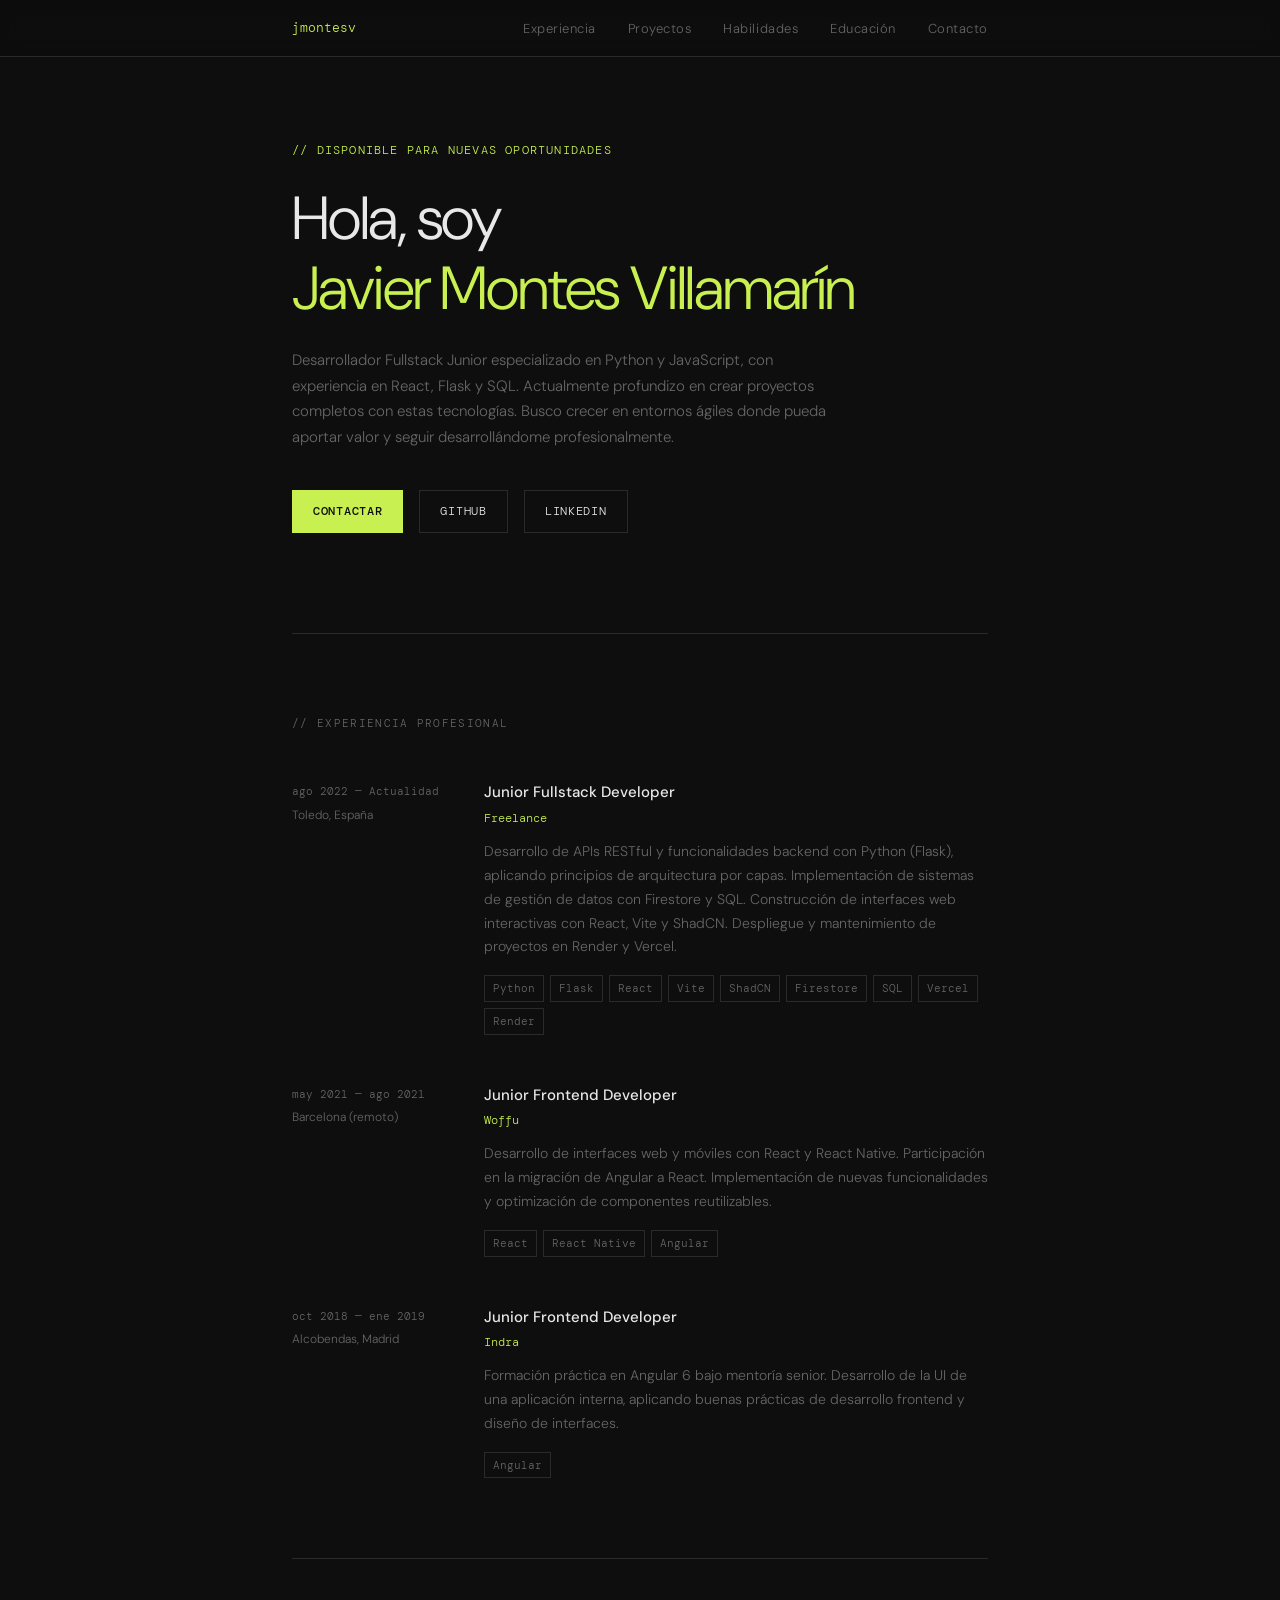
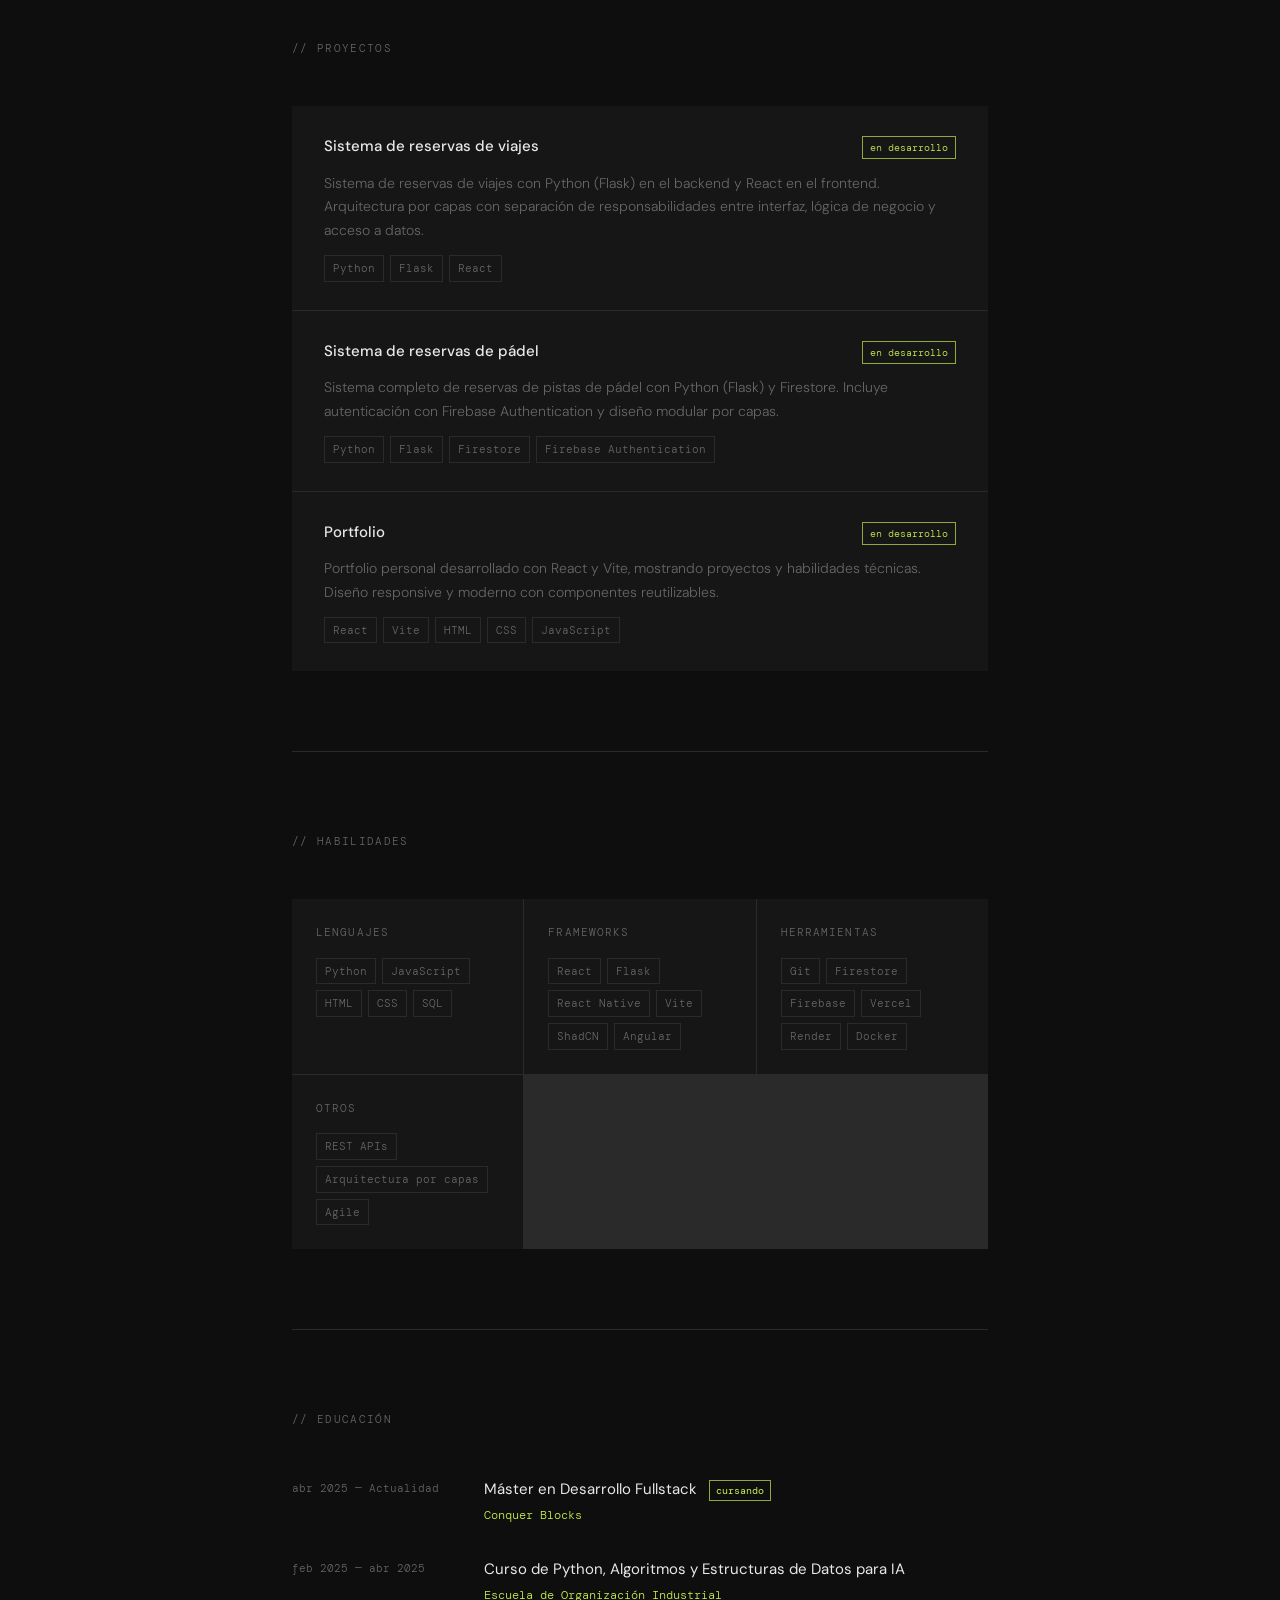
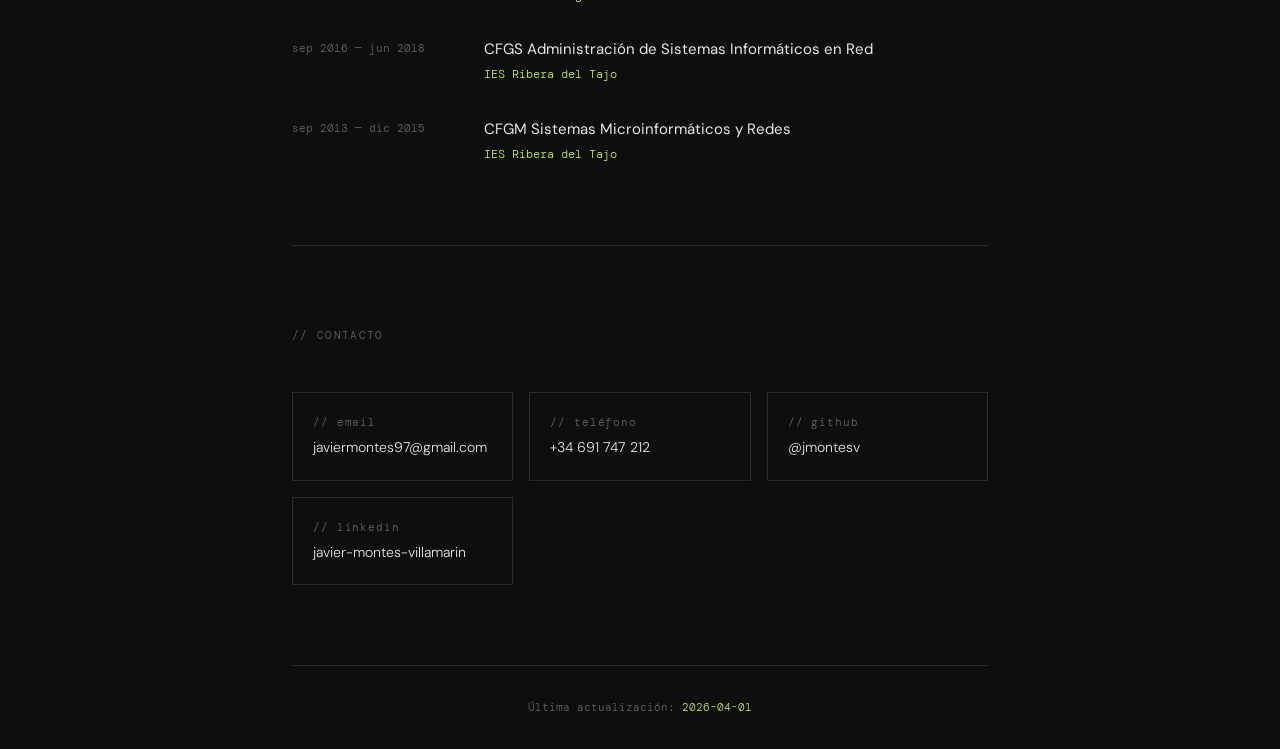
==== index.html @ 68ab1ebf "init: portfolio con admin IA" ====
<!DOCTYPE html>
<html lang="es">
<head>
  <meta charset="UTF-8" />
  <meta name="viewport" content="width=device-width, initial-scale=1.0" />
  <title>Javier Montes · Desarrollador Fullstack</title>
  <link rel="preconnect" href="https://fonts.googleapis.com" />
  <link href="https://fonts.googleapis.com/css2?family=DM+Mono:wght@400;500&family=DM+Sans:wght@300;400;500&display=swap" rel="stylesheet" />
  <link rel="stylesheet" href="css/style.css" />
</head>
<body>

  <nav>
    <div class="container">
      <a class="nav-logo" href="#">jmontesv</a>
      <ul class="nav-links">
        <li><a href="#experiencia">Experiencia</a></li>
        <li><a href="#proyectos">Proyectos</a></li>
        <li><a href="#habilidades">Habilidades</a></li>
        <li><a href="#educacion">Educación</a></li>
        <li><a href="#contacto">Contacto</a></li>
      </ul>
    </div>
  </nav>

  <main class="container">

    <section id="hero">
      <p class="hero-label">// disponible para nuevas oportunidades</p>
      <h1 id="hero-name">Cargando…</h1>
      <p class="hero-bio" id="hero-bio"></p>
      <div class="hero-links" id="hero-links"></div>
    </section>

    <section id="experiencia">
      <p class="section-label">// experiencia profesional</p>
      <div id="exp-list"></div>
    </section>

    <section id="proyectos">
      <p class="section-label">// proyectos</p>
      <div class="project-grid" id="project-grid"></div>
    </section>

    <section id="habilidades">
      <p class="section-label">// habilidades</p>
      <div class="skills-grid" id="skills-grid"></div>
    </section>

    <section id="educacion">
      <p class="section-label">// educación</p>
      <div id="edu-list"></div>
    </section>

    <section id="contacto">
      <p class="section-label">// contacto</p>
      <div class="contact-grid" id="contact-grid"></div>
    </section>

  </main>

  <footer>
    <span>Última actualización: <span id="last-updated"></span></span>
  </footer>

  <script type="text/javascript" src="js/script.js"></script>
</body>
</html>
---- css/style.css ----
*,
*::before,
*::after {
    box-sizing: border-box;
    margin: 0;
    padding: 0;
}

:root {
    --bg: #0e0e0e;
    --surface: #161616;
    --border: #2a2a2a;
    --text: #e8e8e8;
    --muted: #666;
    --accent: #c8f050;
    --accent-dim: #8faa38;
    --mono: 'DM Mono', monospace;
    --sans: 'DM Sans', sans-serif;
}

html {
    scroll-behavior: smooth;
}

body {
    background: var(--bg);
    color: var(--text);
    font-family: var(--sans);
    font-weight: 300;
    font-size: 16px;
    line-height: 1.7;
}

/* ── LAYOUT ── */
.container {
    max-width: 760px;
    margin: 0 auto;
    padding: 0 2rem;
}

/* ── NAV ── */
nav {
    position: fixed;
    top: 0;
    left: 0;
    right: 0;
    background: rgba(14, 14, 14, 0.85);
    backdrop-filter: blur(10px);
    border-bottom: 1px solid var(--border);
    z-index: 100;
}

nav .container {
    display: flex;
    align-items: center;
    justify-content: space-between;
    height: 56px;
}

.nav-logo {
    font-family: var(--mono);
    font-size: 13px;
    color: var(--accent);
    text-decoration: none;
}

.nav-links {
    display: flex;
    gap: 2rem;
    list-style: none;
}

.nav-links a {
    font-size: 13px;
    color: var(--muted);
    text-decoration: none;
    letter-spacing: 0.04em;
    transition: color 0.2s;
}

.nav-links a:hover {
    color: var(--text);
}

/* ── HERO ── */
#hero {
    padding: 140px 0 100px;
    border-bottom: 1px solid var(--border);
}

.hero-label {
    font-family: var(--mono);
    font-size: 12px;
    color: var(--accent);
    letter-spacing: 0.1em;
    text-transform: uppercase;
    margin-bottom: 1.5rem;
}

#hero h1 {
    font-size: clamp(2.4rem, 6vw, 3.8rem);
    font-weight: 300;
    line-height: 1.15;
    letter-spacing: -0.02em;
    margin-bottom: 1.5rem;
}

#hero h1 span {
    color: var(--accent);
}

.hero-bio {
    max-width: 540px;
    color: var(--muted);
    font-size: 15px;
    margin-bottom: 2.5rem;
}

.hero-links {
    display: flex;
    gap: 1rem;
    flex-wrap: wrap;
}

.btn {
    display: inline-flex;
    align-items: center;
    gap: 6px;
    font-family: var(--mono);
    font-size: 12px;
    letter-spacing: 0.06em;
    text-transform: uppercase;
    text-decoration: none;
    padding: 10px 20px;
    border: 1px solid var(--border);
    color: var(--text);
    transition: border-color 0.2s, color 0.2s;
}

.btn:hover {
    border-color: var(--accent);
    color: var(--accent);
}

.btn-accent {
    background: var(--accent);
    color: #0e0e0e;
    border-color: var(--accent);
    font-weight: 500;
}

.btn-accent:hover {
    background: var(--accent-dim);
    border-color: var(--accent-dim);
    color: #0e0e0e;
}

/* ── SECTIONS ── */
section {
    padding: 80px 0;
    border-bottom: 1px solid var(--border);
}

.section-label {
    font-family: var(--mono);
    font-size: 11px;
    color: var(--muted);
    letter-spacing: 0.12em;
    text-transform: uppercase;
    margin-bottom: 3rem;
}

/* ── EXPERIENCE ── */
.exp-item {
    display: grid;
    grid-template-columns: 160px 1fr;
    gap: 2rem;
    margin-bottom: 3rem;
}

.exp-item:last-child {
    margin-bottom: 0;
}

.exp-meta {
    padding-top: 2px;
}

.exp-dates {
    font-family: var(--mono);
    font-size: 11px;
    color: var(--muted);
    margin-bottom: 4px;
}

.exp-location {
    font-size: 12px;
    color: var(--muted);
}

.exp-role {
    font-size: 15px;
    font-weight: 500;
    margin-bottom: 2px;
}

.exp-company {
    font-family: var(--mono);
    font-size: 12px;
    color: var(--accent);
    margin-bottom: 0.75rem;
}

.exp-desc {
    font-size: 14px;
    color: var(--muted);
    margin-bottom: 1rem;
}

.tags {
    display: flex;
    flex-wrap: wrap;
    gap: 6px;
}

.tag {
    font-family: var(--mono);
    font-size: 11px;
    padding: 3px 8px;
    border: 1px solid var(--border);
    color: var(--muted);
    transition: border-color 0.2s, color 0.2s, background 0.2s;
    cursor: default;
}

.tag:hover {
      border-color: var(--accent);
      color: var(--accent);
      background: rgba(200, 240, 80, 0.06);
}

/* ── PROJECTS ── */
.project-grid {
    display: grid;
    gap: 1px;
    background: var(--border);
}

.project-card {
    background: var(--surface);
    padding: 1.75rem 2rem;
    display: flex;
    flex-direction: column;
    gap: 0.75rem;
}

.project-header {
    display: flex;
    align-items: baseline;
    gap: 1rem;
    justify-content: space-between;
}

.project-name {
    font-size: 15px;
    font-weight: 500;
}

.project-status {
    font-family: var(--mono);
    font-size: 10px;
    color: var(--accent);
    border: 1px solid var(--accent-dim);
    padding: 2px 7px;
    white-space: nowrap;
}

.project-desc {
    font-size: 14px;
    color: var(--muted);
}

.project-links {
    display: flex;
    gap: 1rem;
    margin-top: auto;
}

.project-link {
    font-family: var(--mono);
    font-size: 11px;
    color: var(--muted);
    text-decoration: none;
    letter-spacing: 0.04em;
    transition: color 0.2s;
}

.project-link:hover {
    color: var(--accent);
}

/* ── SKILLS ── */
.skills-grid {
    display: grid;
    grid-template-columns: repeat(auto-fit, minmax(180px, 1fr));
    gap: 1px;
    background: var(--border);
}

.skill-group {
    background: var(--surface);
    padding: 1.5rem;
}

.skill-group-label {
    font-family: var(--mono);
    font-size: 11px;
    color: var(--muted);
    text-transform: uppercase;
    letter-spacing: 0.1em;
    margin-bottom: 1rem;
}

.skill-list {
    display: flex;
    flex-wrap: wrap;
    gap: 6px;
}

/* ── EDUCATION ── */
.edu-item {
    display: grid;
    grid-template-columns: 160px 1fr;
    gap: 2rem;
    margin-bottom: 2rem;
}

.edu-item:last-child {
    margin-bottom: 0;
}

.edu-dates {
    font-family: var(--mono);
    font-size: 11px;
    color: var(--muted);
    padding-top: 2px;
}

.edu-degree {
    font-size: 15px;
    font-weight: 400;
    margin-bottom: 2px;
}

.edu-institution {
    font-family: var(--mono);
    font-size: 12px;
    color: var(--accent);
}

.current-badge {
    display: inline-block;
    font-family: var(--mono);
    font-size: 10px;
    color: var(--accent);
    border: 1px solid var(--accent-dim);
    padding: 1px 6px;
    margin-left: 8px;
    vertical-align: middle;
}

/* ── CONTACT ── */
#contact {
    border-bottom: none;
}

.contact-grid {
    display: grid;
    grid-template-columns: repeat(auto-fit, minmax(180px, 1fr));
    gap: 1rem;
}

.contact-item {
    display: flex;
    flex-direction: column;
    gap: 4px;
    padding: 1.25rem;
    border: 1px solid var(--border);
    text-decoration: none;
    transition: border-color 0.2s;
}

.contact-item:hover {
    border-color: var(--accent);
}

.contact-item-label {
    font-family: var(--mono);
    font-size: 11px;
    color: var(--muted);
    letter-spacing: 0.08em;
}

.contact-item-value {
    font-size: 14px;
    color: var(--text);
    word-break: break-all;
}

/* ── FOOTER ── */
footer {
    padding: 2rem 0;
    text-align: center;
    font-family: var(--mono);
    font-size: 11px;
    color: var(--muted);
}

#last-updated {
    color: var(--accent);
}

/* ── RESPONSIVE ── */
@media (max-width: 600px) {

    .exp-item,
    .edu-item {
        grid-template-columns: 1fr;
        gap: 0.5rem;
    }

    .nav-links {
        display: none;
    }
}
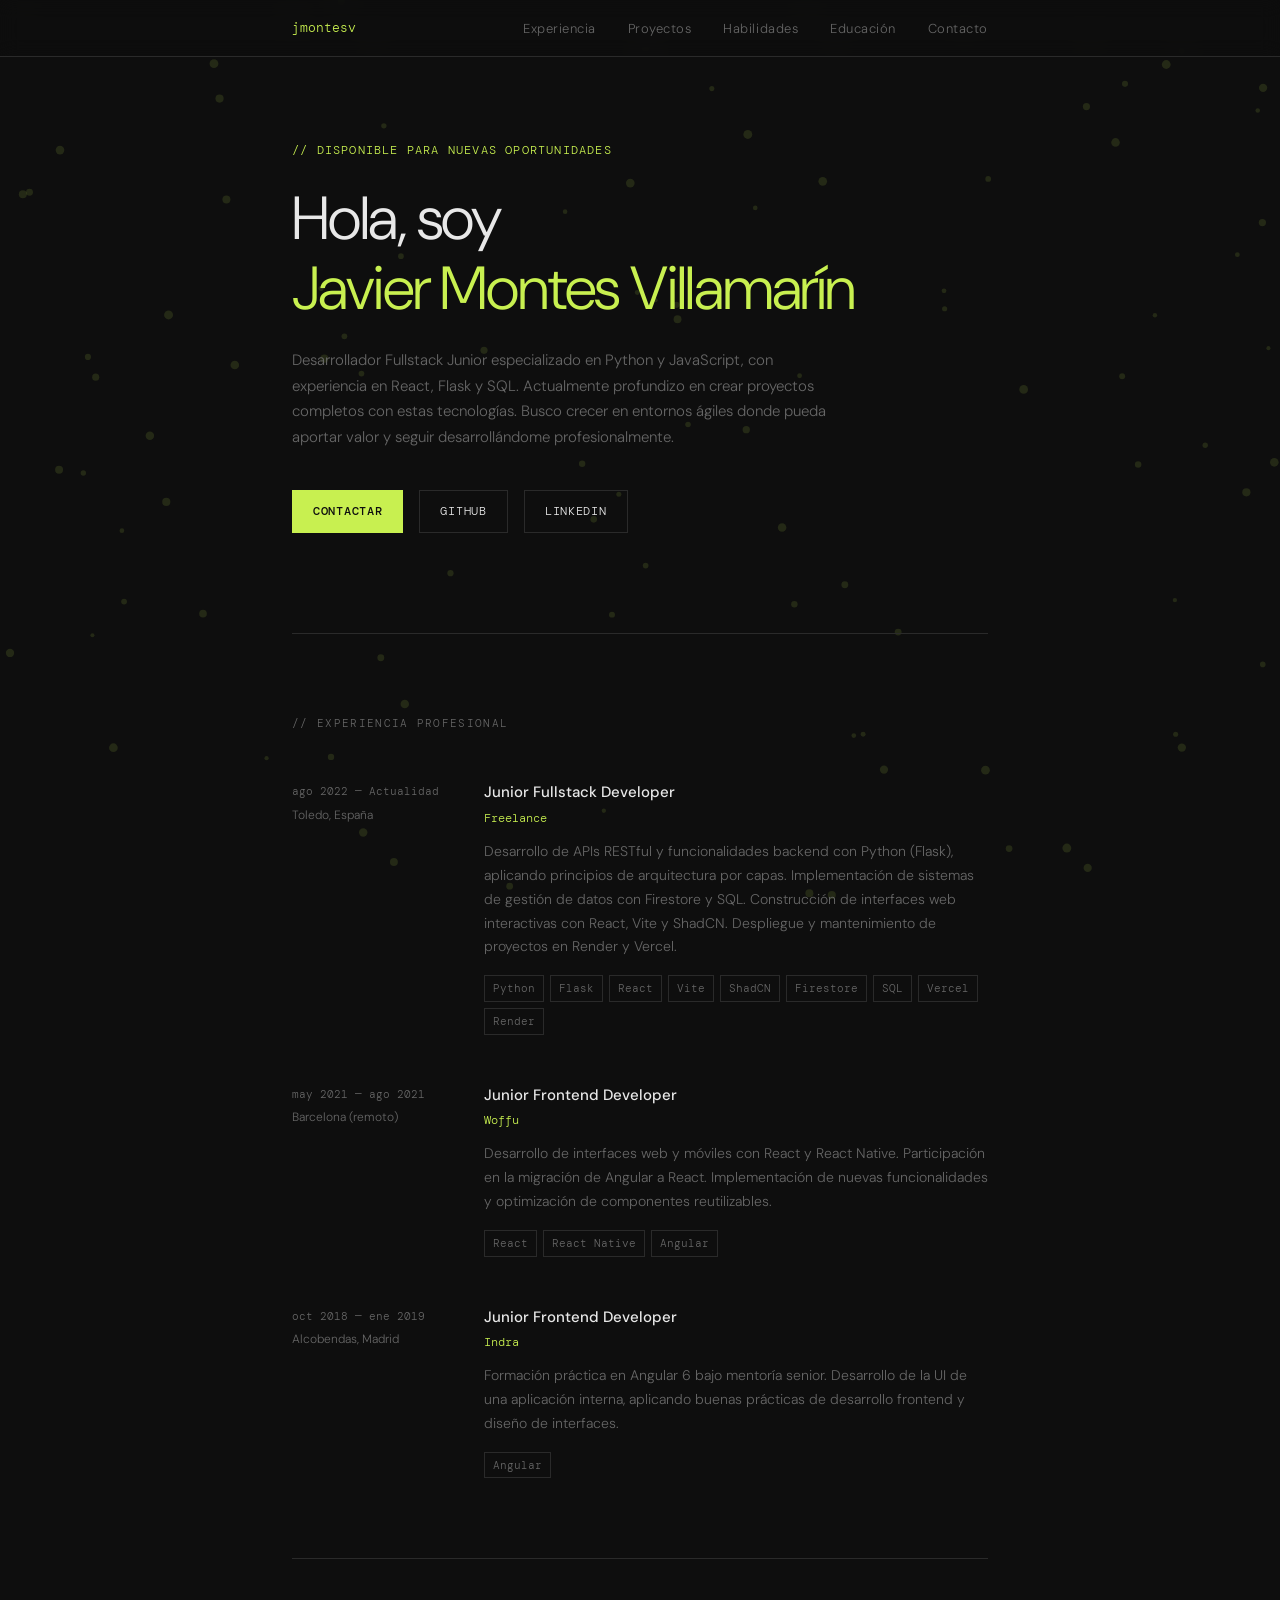
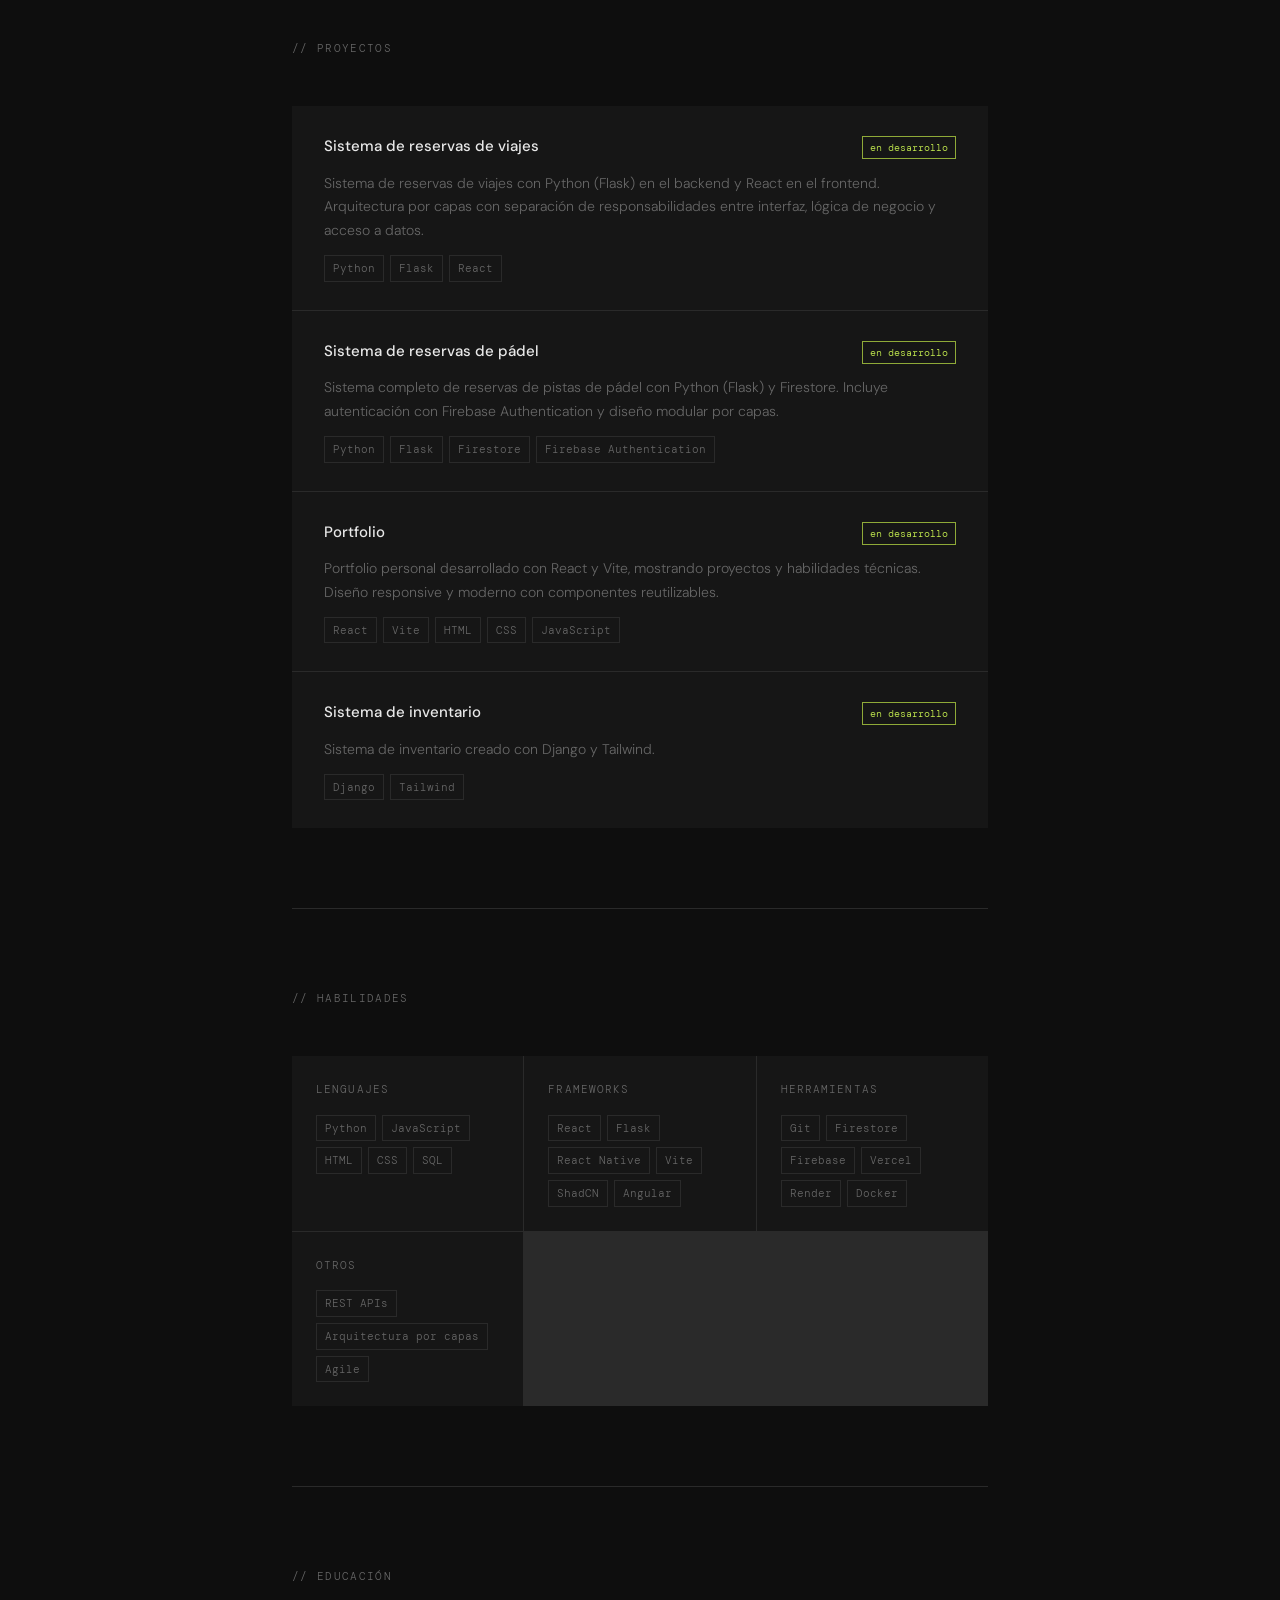
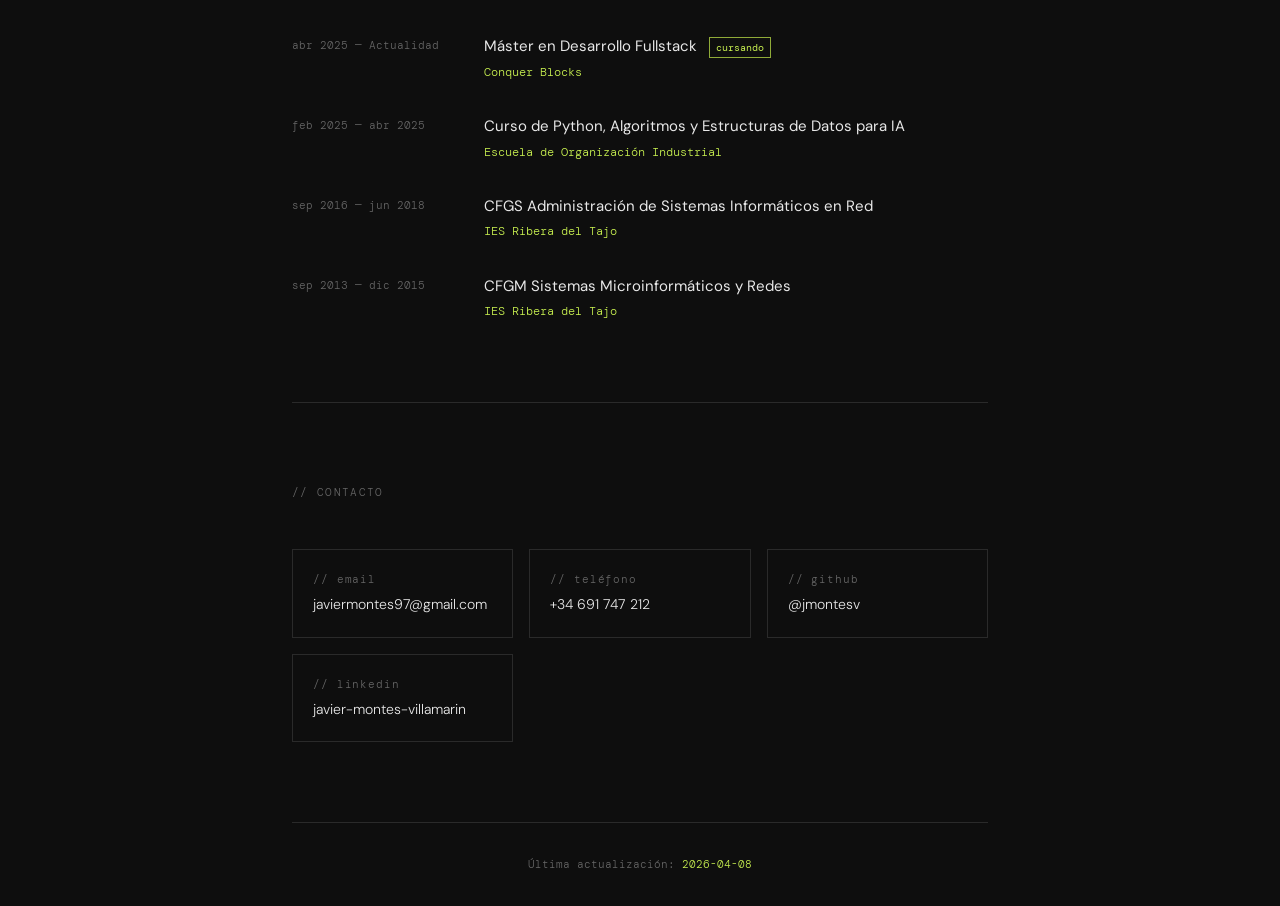
==== commit 5c5376b2: "feat: fondo interactivo con seguimiento de ratón" ====
--- a/index.html
+++ b/index.html
@@ -9,7 +9,7 @@
   <link rel="stylesheet" href="css/style.css" />
 </head>
 <body>
-
+  <canvas id="bg-canvas" style="position:fixed;inset:0;z-index:0;pointer-events:none;"></canvas>
   <nav>
     <div class="container">
       <a class="nav-logo" href="#">jmontesv</a>
@@ -64,5 +64,6 @@
   </footer>
 
   <script type="text/javascript" src="js/script.js"></script>
+  <script type="text/javascript" src="js/particles.js"></script>
 </body>
 </html>
--- a/css/style.css
+++ b/css/style.css
@@ -31,6 +31,11 @@
     line-height: 1.7;
 }
 
+main { 
+    position: relative; 
+    z-index: 1; 
+}
+
 /* ── LAYOUT ── */
 .container {
     max-width: 760px;
@@ -159,6 +164,8 @@
 section {
     padding: 80px 0;
     border-bottom: 1px solid var(--border);
+    position: relative;
+    z-index: 1;
 }
 
 .section-label {
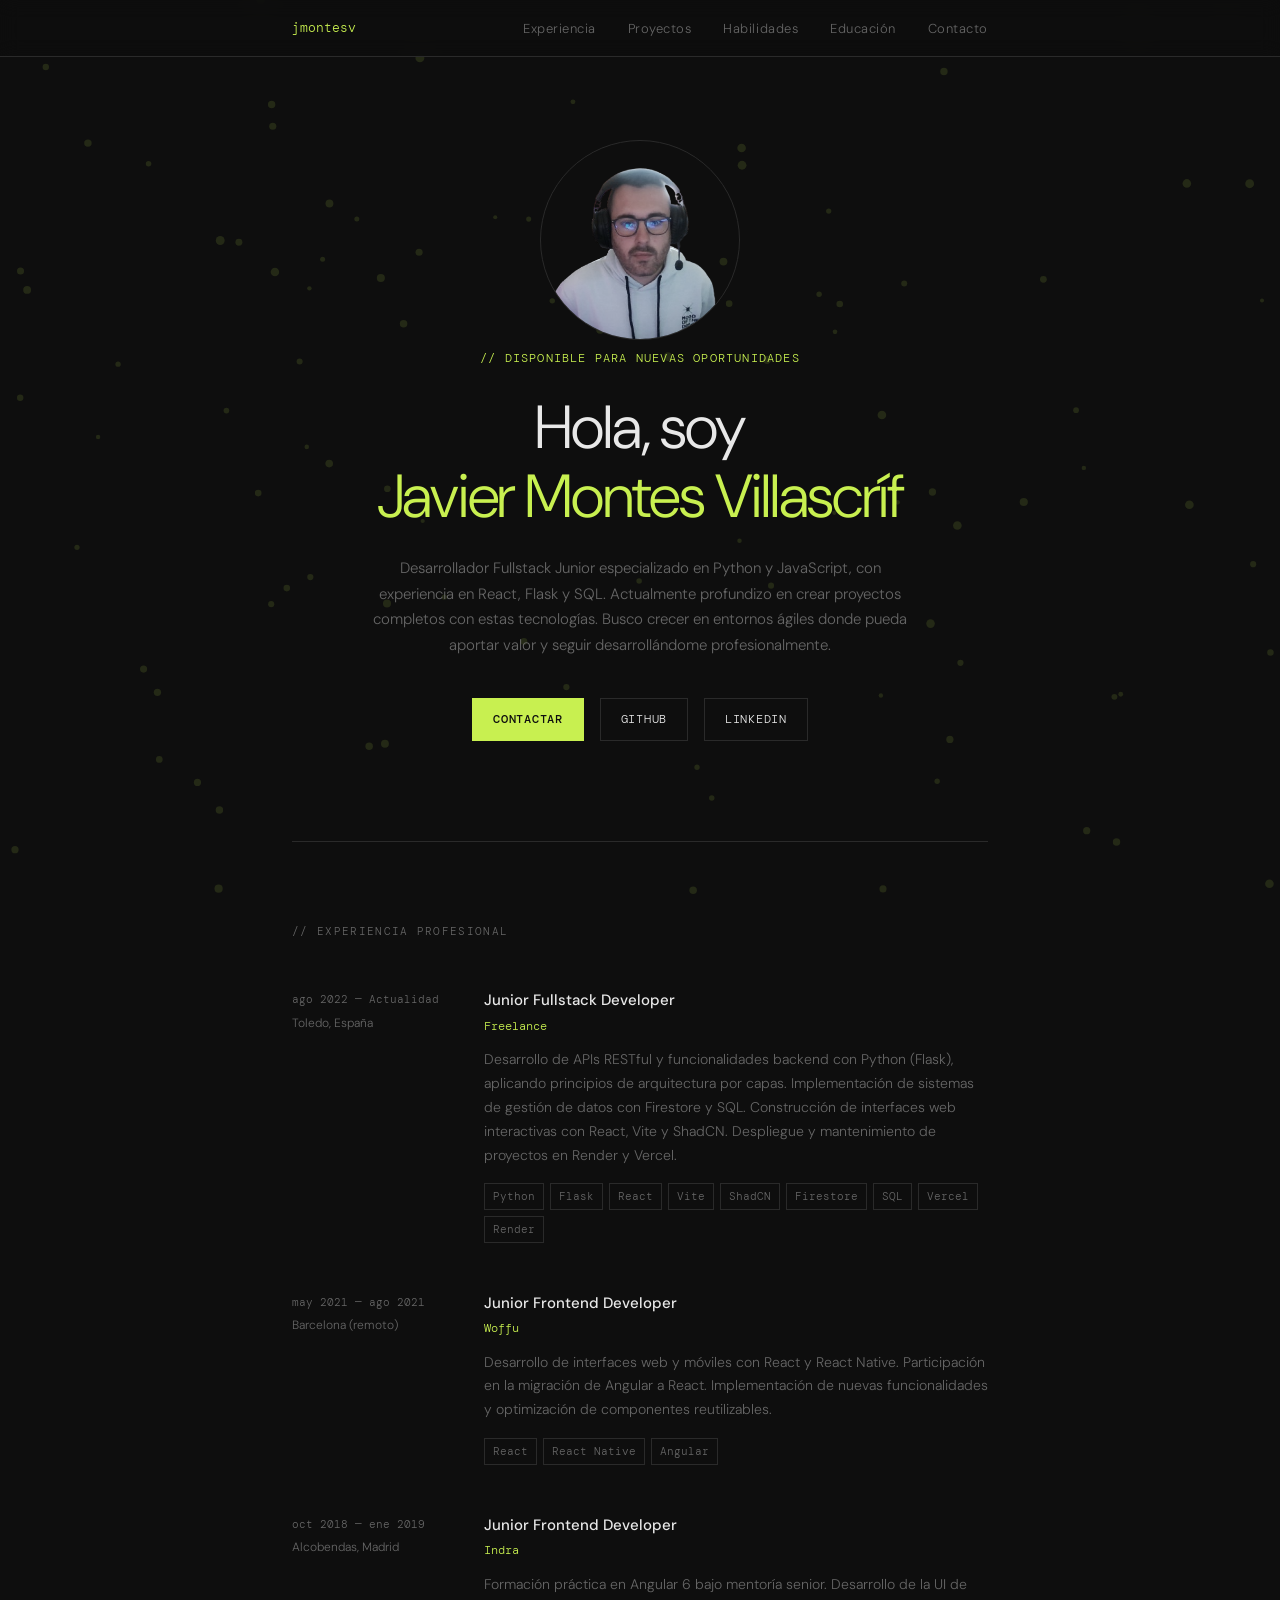
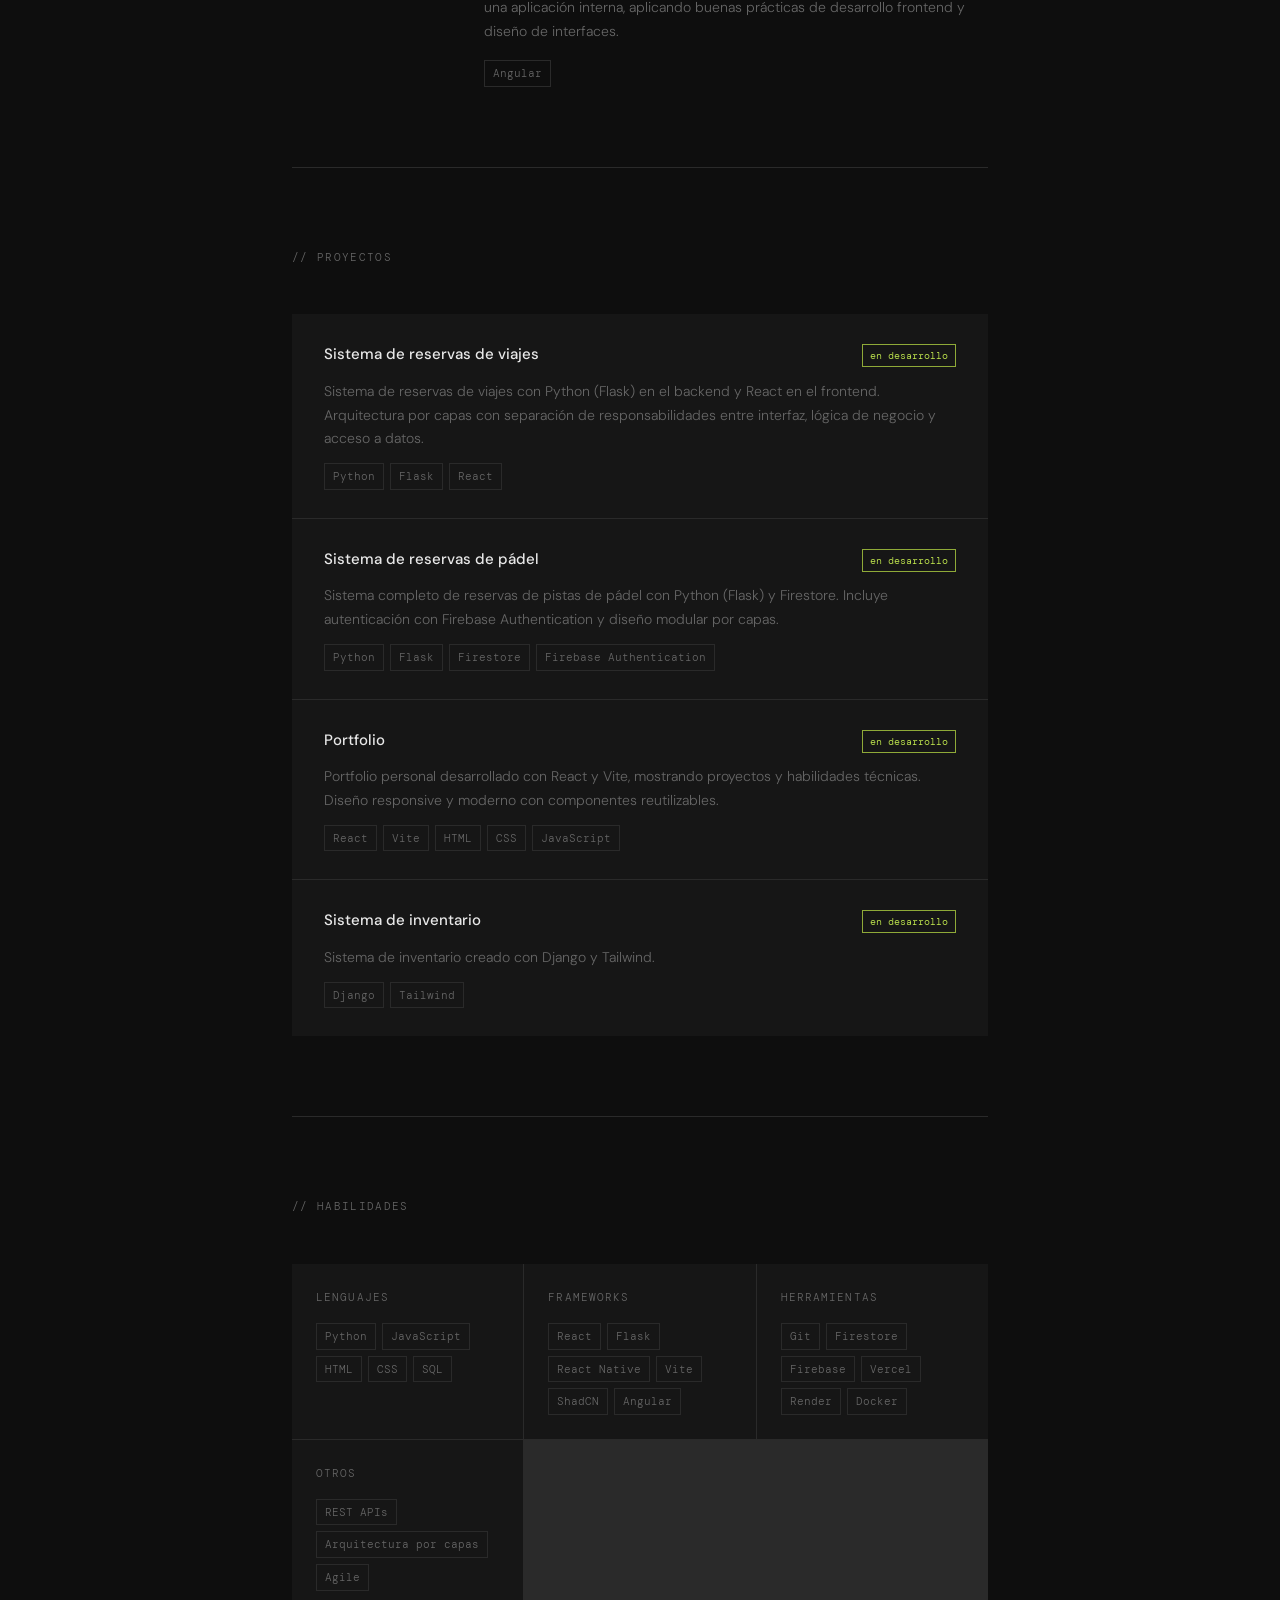
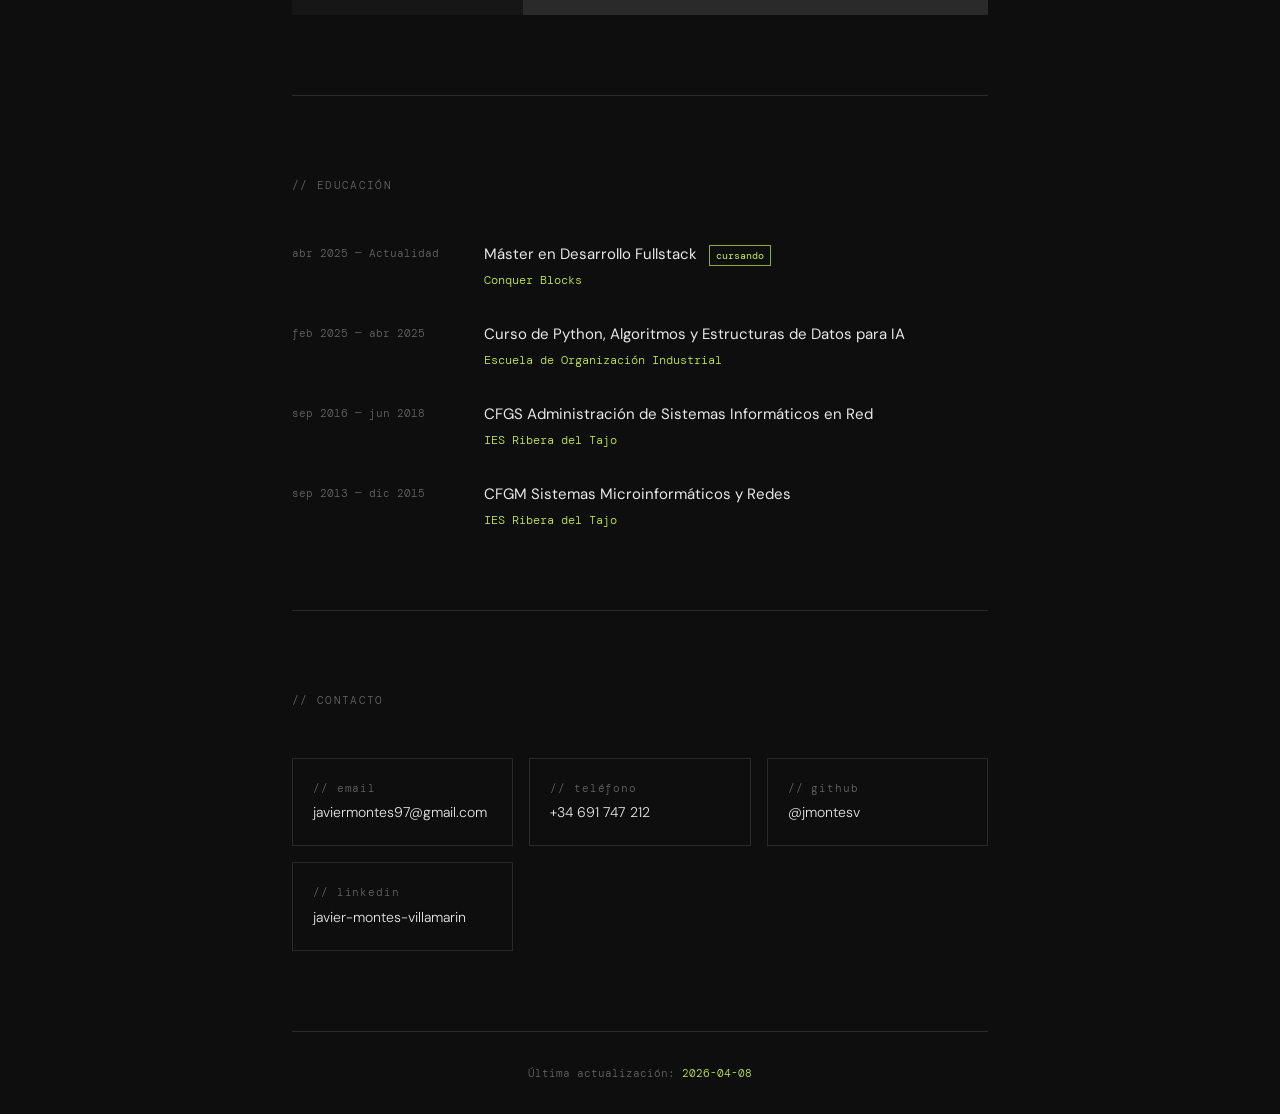
==== commit 677fd7dd: "feat: hero centrado con avatar" ====
--- a/index.html
+++ b/index.html
@@ -26,6 +26,7 @@
   <main class="container">
 
     <section id="hero">
+      <img id="hero-avatar" src="assets/avatar.png" alt="Javier Montes" />
       <p class="hero-label">// disponible para nuevas oportunidades</p>
       <h1 id="hero-name">Cargando…</h1>
       <p class="hero-bio" id="hero-bio"></p>
--- a/css/style.css
+++ b/css/style.css
@@ -89,8 +89,19 @@
 
 /* ── HERO ── */
 #hero {
+    text-align: center;
     padding: 140px 0 100px;
     border-bottom: 1px solid var(--border);
+}
+
+#hero-avatar {
+    width: 200px;
+    height: 200px;
+    border-radius: 50%;
+    object-fit: cover;
+    object-position: center top;
+    border: 1px solid #2a2a2a;
+    filter: grayscale(50%);
 }
 
 .hero-label {
@@ -100,6 +111,11 @@
     letter-spacing: 0.1em;
     text-transform: uppercase;
     margin-bottom: 1.5rem;
+}
+
+#hero-name span {
+  display: inline-block;
+  min-width: max-content;
 }
 
 #hero h1 {
@@ -118,11 +134,14 @@
     max-width: 540px;
     color: var(--muted);
     font-size: 15px;
+    margin-left: auto;
+    margin-right: auto;
     margin-bottom: 2.5rem;
 }
 
 .hero-links {
     display: flex;
+    justify-content: center;
     gap: 1rem;
     flex-wrap: wrap;
 }
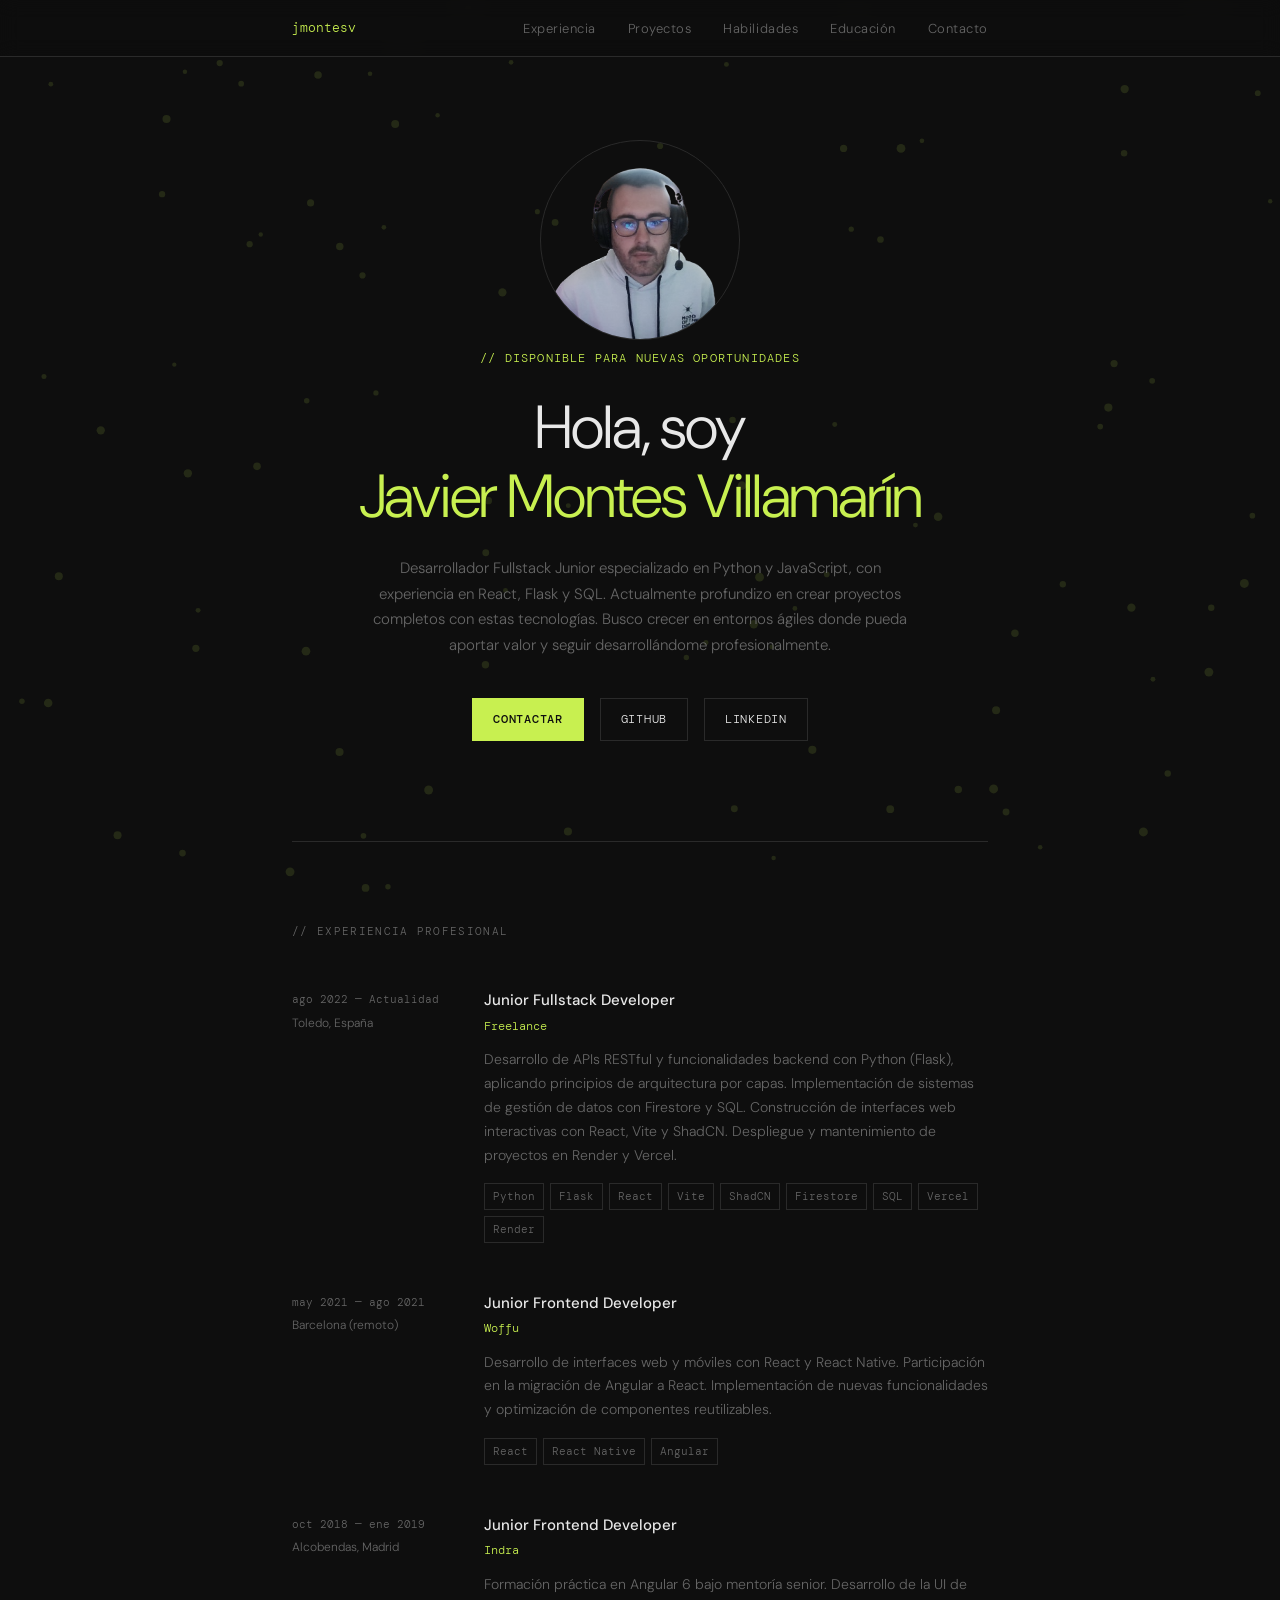
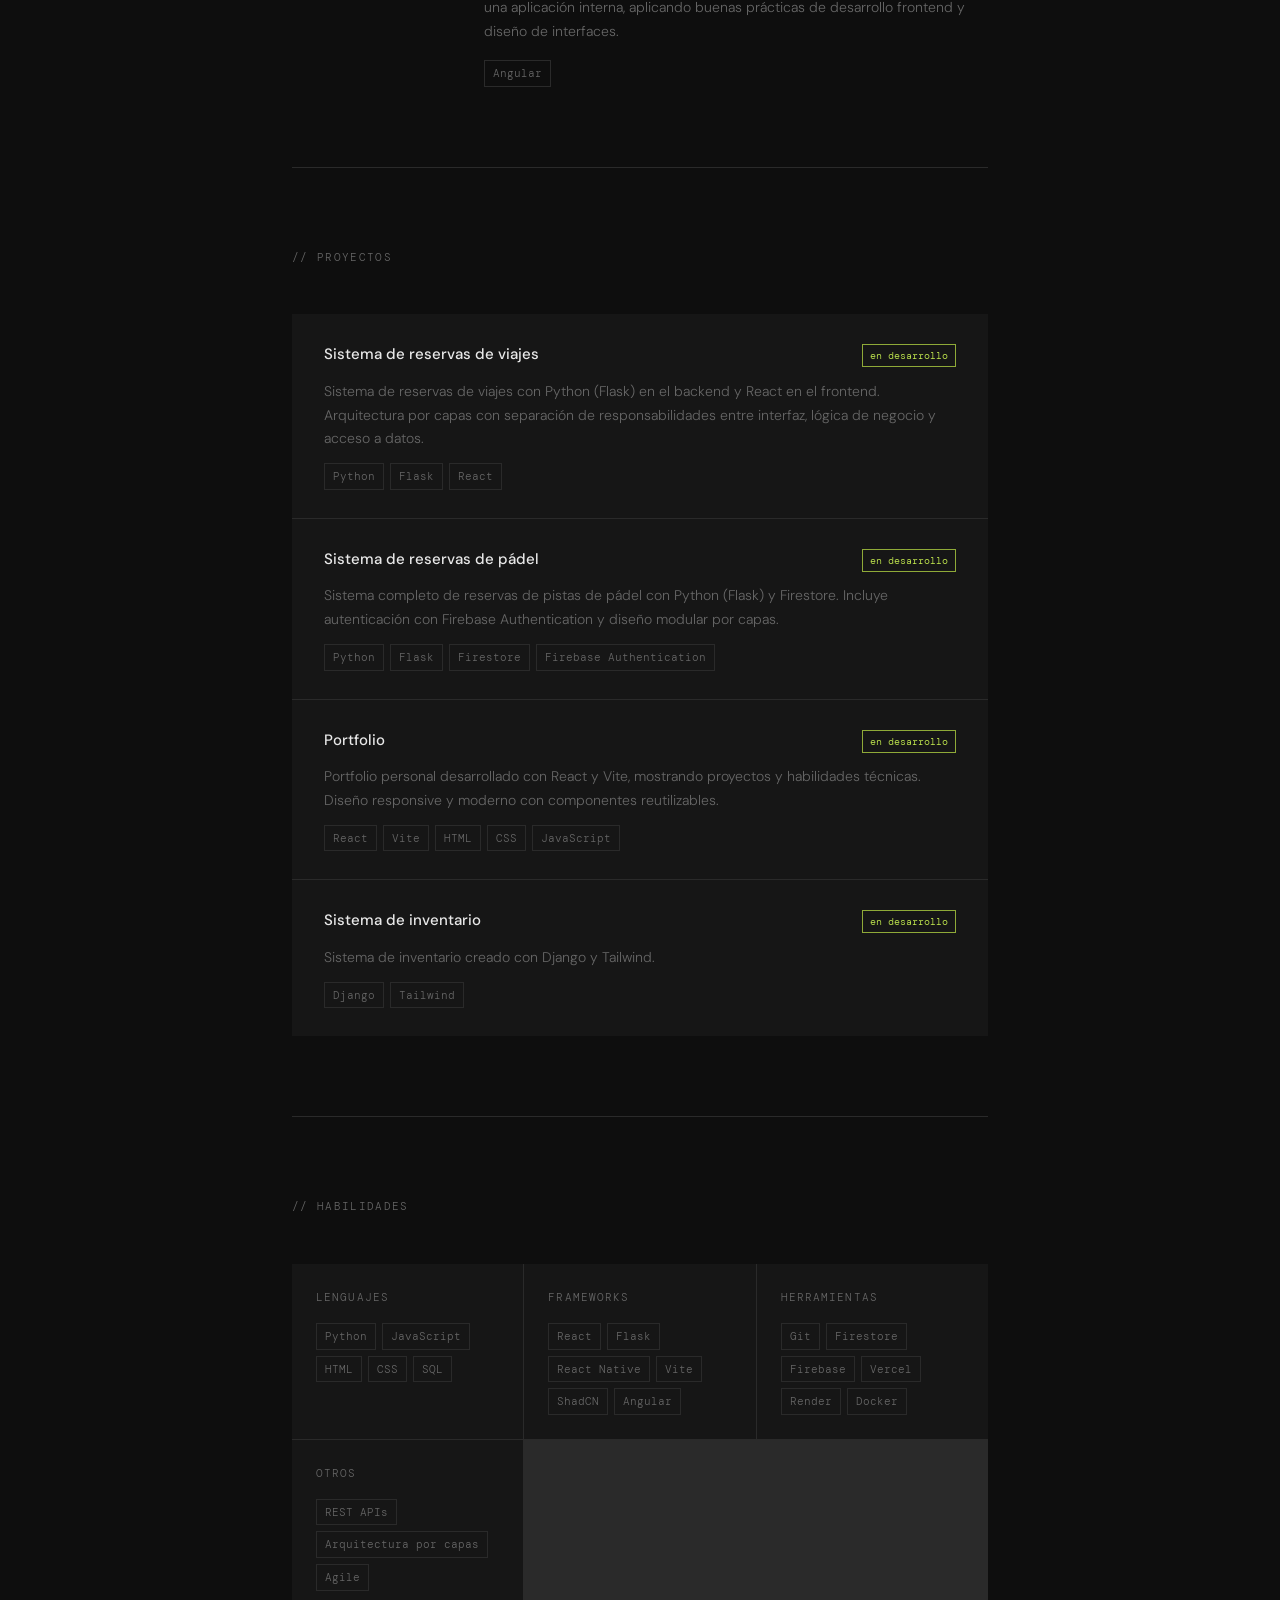
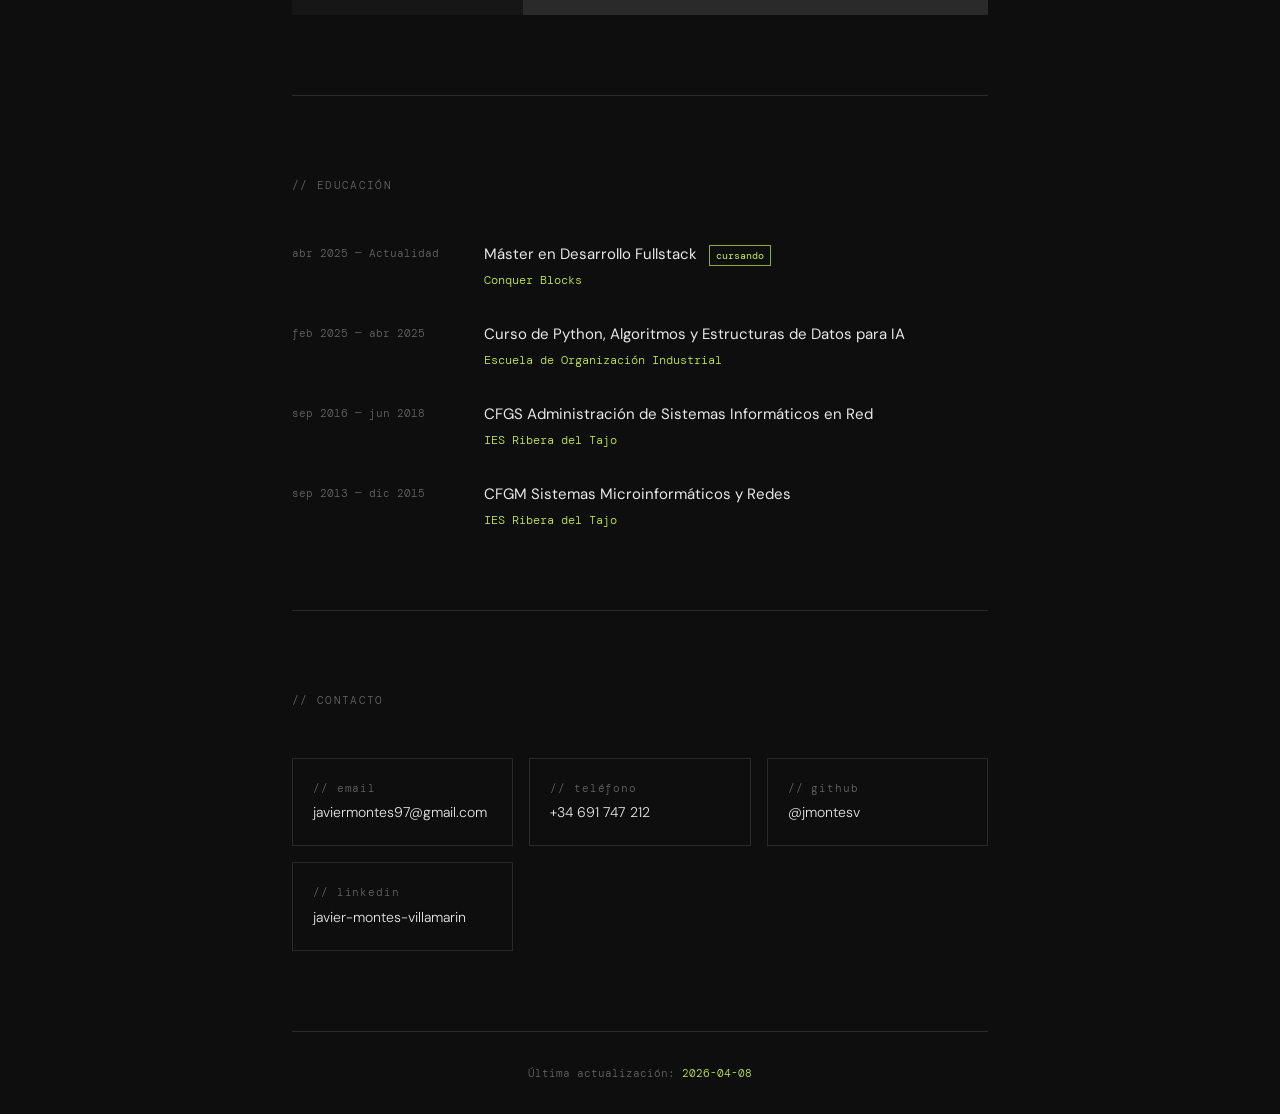
==== commit 88053158: "feat: favicon con iniciales JM" ====
--- a/index.html
+++ b/index.html
@@ -4,6 +4,7 @@
   <meta charset="UTF-8" />
   <meta name="viewport" content="width=device-width, initial-scale=1.0" />
   <title>Javier Montes · Desarrollador Fullstack</title>
+  <link rel="icon" type="image/svg+xml" href="assets/favicon.svg">
   <link rel="preconnect" href="https://fonts.googleapis.com" />
   <link href="https://fonts.googleapis.com/css2?family=DM+Mono:wght@400;500&family=DM+Sans:wght@300;400;500&display=swap" rel="stylesheet" />
   <link rel="stylesheet" href="css/style.css" />
--- a/css/style.css
+++ b/css/style.css
@@ -111,6 +111,12 @@
     letter-spacing: 0.1em;
     text-transform: uppercase;
     margin-bottom: 1.5rem;
+    opacity: 0;
+    transition: opacity 0.6s ease 0.2s;
+}
+
+.hero-label.go {
+  opacity: 1;
 }
 
 #hero-name span {
@@ -137,6 +143,14 @@
     margin-left: auto;
     margin-right: auto;
     margin-bottom: 2.5rem;
+    opacity: 0;
+    transform: translateY(10px);
+    transition: opacity 0.6s ease, transform 0.6s ease;
+}
+
+.hero-bio.go {
+  opacity: 1;
+  transform: translateY(0);
 }
 
 .hero-links {
@@ -144,6 +158,14 @@
     justify-content: center;
     gap: 1rem;
     flex-wrap: wrap;
+    opacity: 0;
+    transform: translateY(10px);
+    transition: opacity 0.6s ease 0.8s, transform 0.6s ease 0.8s;
+}
+
+#hero-links.go {
+  opacity: 1;
+  transform: translateY(0);
 }
 
 .btn {
@@ -179,6 +201,23 @@
     color: #0e0e0e;
 }
 
+.clip-wrap {
+  display: inline-block;
+  overflow: hidden;
+  vertical-align: bottom;
+}
+
+.clip-inner {
+  display: inline-block;
+  transform: translateY(110%);
+  transition: transform 0s;
+}
+
+.clip-inner.go {
+  transform: translateY(0);
+  transition: transform 0.7s cubic-bezier(0.16, 1, 0.3, 1);
+}
+
 /* ── SECTIONS ── */
 section {
     padding: 80px 0;
